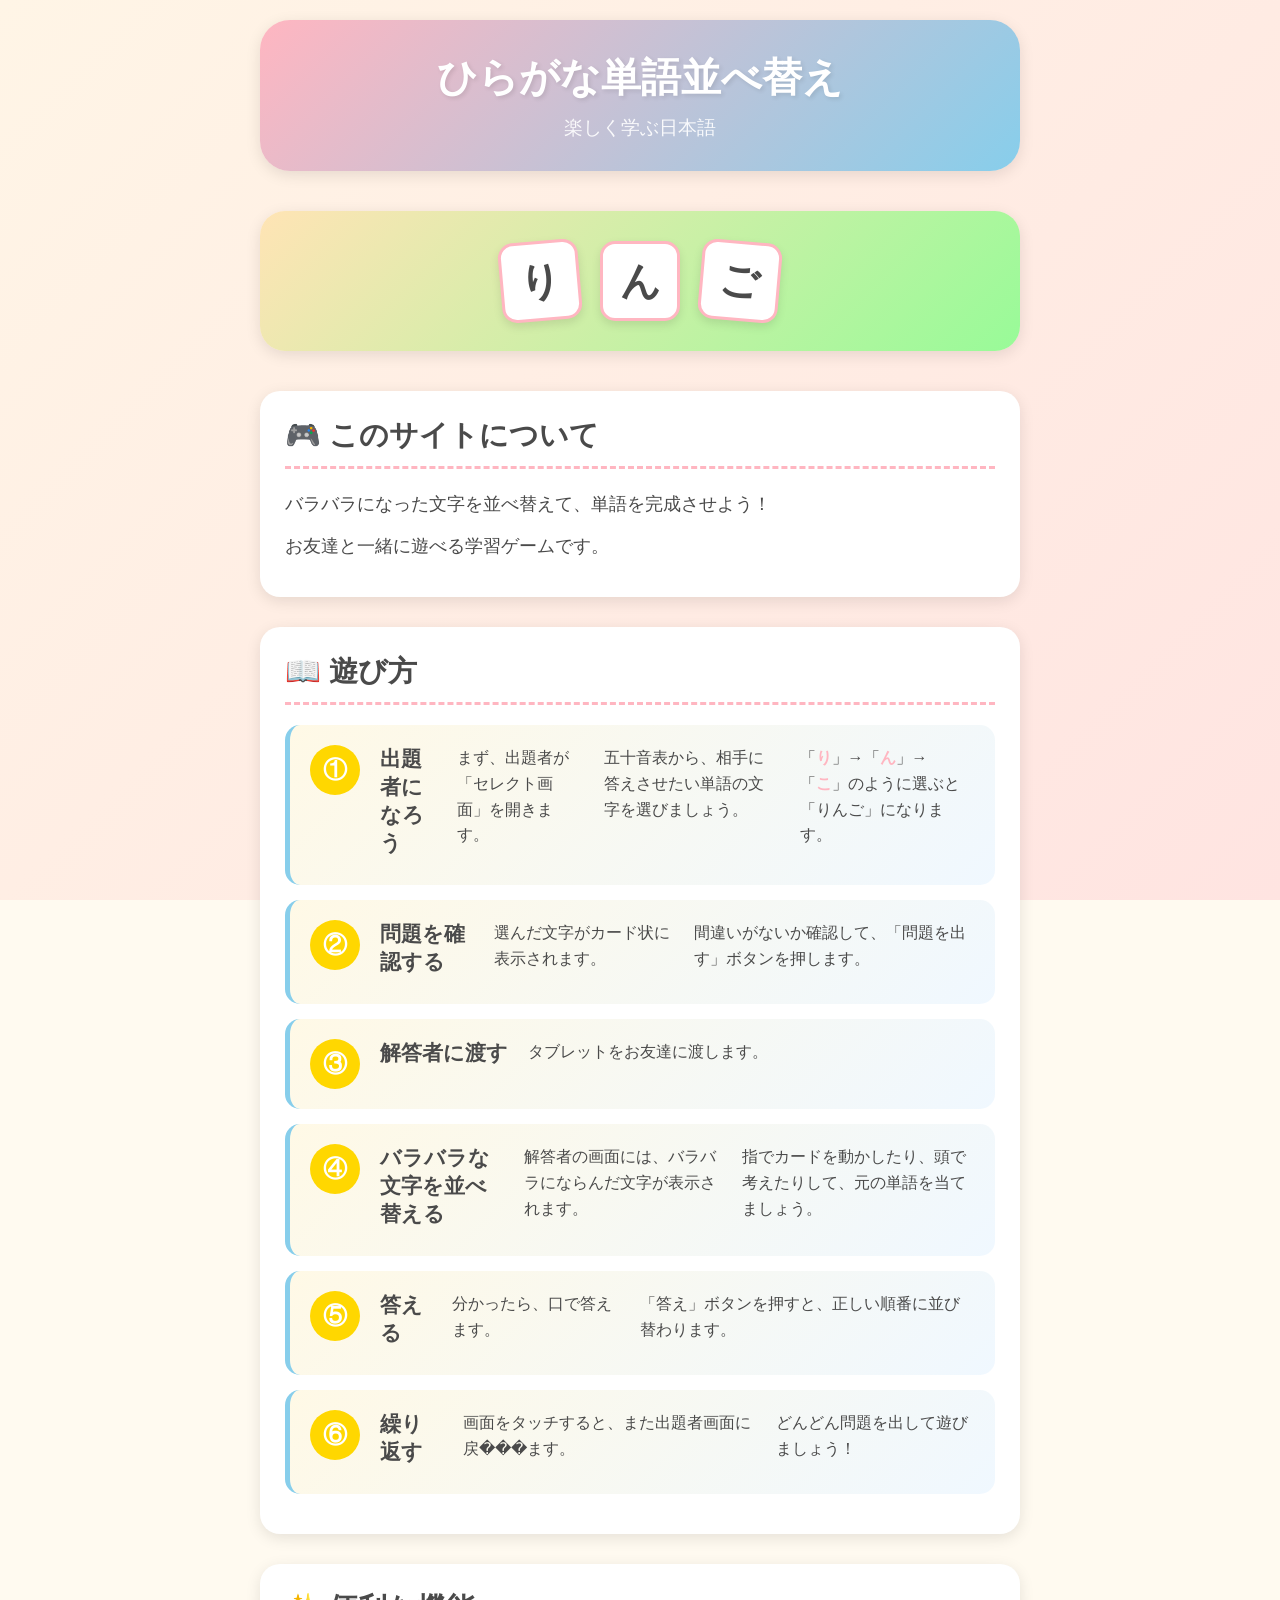
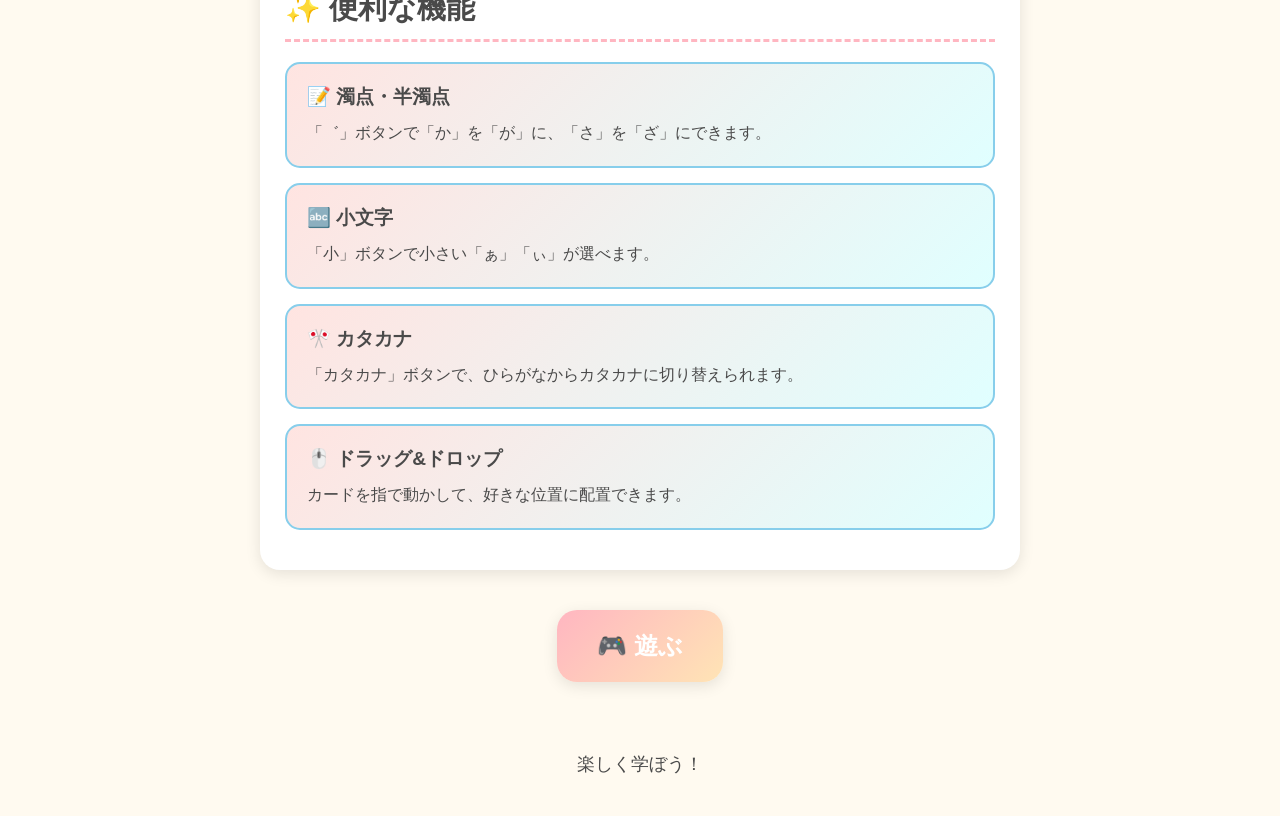
==== index.html @ 3c019d5e "Rename inde.html to index.html" ====
<!DOCTYPE html>
<html lang="ja">
<head>
    <meta charset="UTF-8">
    <meta name="viewport" content="width=device-width, initial-scale=1.0">
    <title>ひらがな単語並べ替え - 学習サイト</title>
    <link rel="stylesheet" href="styles.css">
</head>
<body class="top-page">
    <div class="container">
        <header class="header">
            <h1 class="title">ひらがな単語並べ替え</h1>
            <p class="subtitle">楽しく学ぶ日本語</p>
        </header>

        <main class="main-content">
            <!-- イメージイラスト代わり -->
            <div class="hero-section">
                <div class="character-cards-demo">
                    <div class="demo-card">り</div>
                    <div class="demo-card">ん</div>
                    <div class="demo-card">ご</div>
                </div>
            </div>

            <!-- 使い方説明 -->
            <section class="instructions">
                <h2>🎮 このサイトについて</h2>
                <p>バラバラになった文字を並べ替えて、単語を完成させよう！</p>
                <p>お友達と一緒に遊べる学習ゲームです。</p>
            </section>

            <!-- 遊び方ガイド -->
            <section class="how-to">
                <h2>📖 遊び方</h2>
                
                <div class="guide-step">
                    <div class="step-number">①</div>
                    <h3>出題者になろう</h3>
                    <p>まず、出題者が「セレクト画面」を開きます。</p>
                    <p>五十音表から、相手に答えさせたい単語の文字を選びましょう。</p>
                    <p>「<strong>り</strong>」→「<strong>ん</strong>」→「<strong>こ</strong>」のように選ぶと「りんご」になります。</p>
                </div>

                <div class="guide-step">
                    <div class="step-number">②</div>
                    <h3>問題を確認する</h3>
                    <p>選んだ文字がカード状に表示されます。</p>
                    <p>間違いがないか確認して、「問題を出す」ボタンを押します。</p>
                </div>

                <div class="guide-step">
                    <div class="step-number">③</div>
                    <h3>解答者に渡す</h3>
                    <p>タブレットをお友達に渡します。</p>
                </div>

                <div class="guide-step">
                    <div class="step-number">④</div>
                    <h3>バラバラな文字を並べ替える</h3>
                    <p>解答者の画面には、バラバラにならんだ文字が表示されます。</p>
                    <p>指でカードを動かしたり、頭で考えたりして、元の単語を当てましょう。</p>
                </div>

                <div class="guide-step">
                    <div class="step-number">⑤</div>
                    <h3>答える</h3>
                    <p>分かったら、口で答えます。</p>
                    <p>「答え」ボタンを押すと、正しい順番に並び替わります。</p>
                </div>

                <div class="guide-step">
                    <div class="step-number">⑥</div>
                    <h3>繰り返す</h3>
                    <p>画面をタッチすると、また出題者画面に戻���ます。</p>
                    <p>どんどん問題を出して遊びましょう！</p>
                </div>
            </section>

            <!-- 機能説明 -->
            <section class="features">
                <h2>✨ 便利な機能</h2>
                
                <div class="feature-item">
                    <h3>📝 濁点・半濁点</h3>
                    <p>「゛」ボタンで「か」を「が」に、「さ」を「ざ」にできます。</p>
                </div>

                <div class="feature-item">
                    <h3>🔤 小文字</h3>
                    <p>「小」ボタンで小さい「ぁ」「ぃ」が選べます。</p>
                </div>

                <div class="feature-item">
                    <h3>🎌 カタカナ</h3>
                    <p>「カタカナ」ボタンで、ひらがなからカタカナに切り替えられます。</p>
                </div>

                <div class="feature-item">
                    <h3>🖱️ ドラッグ&ドロップ</h3>
                    <p>カードを指で動かして、好きな位置に配置できます。</p>
                </div>
            </section>

            <!-- 始めるボタン -->
            <section class="start-section">
                <button class="btn-large btn-primary" onclick="location.href='select.html'">
                    🎮 遊ぶ
                </button>
            </section>
        </main>

        <footer class="footer">
            <p>楽しく学ぼう！</p>
        </footer>
    </div>
</body>
</html>
---- styles.css ----
/* ========================================
   グローバルスタイル
   ======================================== */

* {
    margin: 0;
    padding: 0;
    box-sizing: border-box;
}

:root {
    /* 温かみのあるカラーパレット */
    --primary-color: #FFB6C1;      /* やさしいピンク */
    --secondary-color: #FFE4B5;    /* もこもこオレンジ */
    --accent-color: #87CEEB;       /* さわやかブルー */
    --success-color: #98FB98;      /* やさしい緑 */
    --warning-color: #FFD700;      /* きらきら黄色 */
    --text-color: #4A4A4A;         /* 優しい黒 */
    --bg-color: #FFFAF0;           /* あたたかい白 */
    --shadow: 0 4px 15px rgba(0, 0, 0, 0.1);
}

html, body {
    width: 100%;
    height: 100%;
    font-family: 'Segoe UI', 'Meiryo', 'Hiragino Sans', sans-serif;
    background-color: var(--bg-color);
    color: var(--text-color);
}

body {
    overflow-x: hidden;
}

/* ========================================
   トップページ
   ======================================== */

.top-page {
    background: linear-gradient(135deg, #FFF5E6 0%, #FFE4E1 100%);
}

.container {
    max-width: 800px;
    margin: 0 auto;
    padding: 20px;
}

.header {
    text-align: center;
    margin-bottom: 40px;
    padding: 30px 20px;
    background: linear-gradient(135deg, var(--primary-color) 0%, var(--accent-color) 100%);
    border-radius: 30px;
    box-shadow: var(--shadow);
}

.title {
    font-size: 2.5em;
    font-weight: bold;
    color: white;
    margin-bottom: 10px;
    text-shadow: 2px 2px 4px rgba(0, 0, 0, 0.1);
}

.subtitle {
    font-size: 1.2em;
    color: rgba(255, 255, 255, 0.9);
}

/* ========================================
   ヒーローセクション
   ======================================== */

.hero-section {
    text-align: center;
    margin: 40px 0;
    padding: 30px;
    background: linear-gradient(135deg, var(--secondary-color) 0%, var(--success-color) 100%);
    border-radius: 25px;
    box-shadow: var(--shadow);
}

.character-cards-demo {
    display: flex;
    justify-content: center;
    gap: 20px;
    flex-wrap: wrap;
}

.demo-card {
    width: 80px;
    height: 80px;
    background: white;
    border: 3px solid var(--primary-color);
    border-radius: 15px;
    display: flex;
    align-items: center;
    justify-content: center;
    font-size: 2.5em;
    font-weight: bold;
    color: var(--text-color);
    box-shadow: 0 4px 10px rgba(0, 0, 0, 0.1);
    transform: rotate(-5deg);
    animation: float 3s ease-in-out infinite;
}

.demo-card:nth-child(2) {
    animation-delay: 0.3s;
    transform: rotate(0deg);
}

.demo-card:nth-child(3) {
    animation-delay: 0.6s;
    transform: rotate(5deg);
}

@keyframes float {
    0%, 100% { transform: translateY(0px); }
    50% { transform: translateY(-10px); }
}

/* ========================================
   セクション共通
   ======================================== */

section {
    margin-bottom: 30px;
}

section h2 {
    font-size: 1.8em;
    margin-bottom: 20px;
    padding-bottom: 10px;
    border-bottom: 3px dashed var(--primary-color);
    color: var(--text-color);
}

.instructions, .how-to, .features {
    background: white;
    padding: 25px;
    border-radius: 20px;
    box-shadow: var(--shadow);
}

.instructions p {
    font-size: 1.1em;
    line-height: 1.8;
    margin-bottom: 10px;
    color: var(--text-color);
}

/* ========================================
   遊び方ガイド
   ======================================== */

.guide-step {
    background: linear-gradient(135deg, #FFF9E6 0%, #F0F8FF 100%);
    padding: 20px;
    margin-bottom: 15px;
    border-radius: 15px;
    border-left: 5px solid var(--accent-color);
    display: flex;
    gap: 20px;
}

.step-number {
    width: 50px;
    height: 50px;
    background: var(--warning-color);
    border-radius: 50%;
    display: flex;
    align-items: center;
    justify-content: center;
    font-size: 1.5em;
    font-weight: bold;
    color: white;
    flex-shrink: 0;
}

.guide-step h3 {
    font-size: 1.3em;
    margin-bottom: 8px;
    color: var(--text-color);
}

.guide-step p {
    font-size: 1em;
    line-height: 1.6;
    color: var(--text-color);
    margin-bottom: 5px;
}

.guide-step p strong {
    color: var(--primary-color);
    font-weight: bold;
}

/* ========================================
   機能説明
   ======================================== */

.feature-item {
    background: linear-gradient(135deg, #FFE4E1 0%, #E0FFFF 100%);
    padding: 20px;
    margin-bottom: 15px;
    border-radius: 15px;
    border: 2px solid var(--accent-color);
}

.feature-item h3 {
    font-size: 1.2em;
    margin-bottom: 10px;
    color: var(--text-color);
}

.feature-item p {
    font-size: 1em;
    line-height: 1.6;
    color: var(--text-color);
}

/* ========================================
   ボタン
   ======================================== */

.btn-large {
    padding: 20px 40px;
    font-size: 1.5em;
    font-weight: bold;
    border: none;
    border-radius: 20px;
    cursor: pointer;
    transition: all 0.3s ease;
    box-shadow: var(--shadow);
    text-decoration: none;
    display: inline-block;
}

.btn-large:hover {
    transform: translateY(-3px);
    box-shadow: 0 6px 20px rgba(0, 0, 0, 0.15);
}

.btn-large:active {
    transform: translateY(-1px);
}

.btn-primary {
    background: linear-gradient(135deg, var(--primary-color) 0%, var(--secondary-color) 100%);
    color: white;
}

.btn-primary:hover {
    background: linear-gradient(135deg, #FF9BB5 0%, #FFD699 100%);
}

.start-section {
    text-align: center;
    margin: 40px 0;
}

/* ========================================
   フッター
   ======================================== */

.footer {
    text-align: center;
    padding: 20px;
    color: var(--text-color);
    font-size: 1.1em;
    margin-top: 50px;
}

/* ========================================
   レスポンシブ
   ======================================== */

@media (max-width: 768px) {
    .title {
        font-size: 2em;
    }

    .subtitle {
        font-size: 1em;
    }

    section h2 {
        font-size: 1.5em;
    }

    .guide-step {
        flex-direction: column;
        align-items: flex-start;
    }

    .step-number {
        width: 40px;
        height: 40px;
        font-size: 1.2em;
    }

    .btn-large {
        padding: 15px 30px;
        font-size: 1.2em;
    }
}

/* ========================================
   選択画面（セレクト画面）
   ======================================== */

.select-page {
    background: linear-gradient(135deg, #FFF5E6 0%, #FFE4E1 100%);
}

.select-container {
    max-width: 1000px;
    margin: 0 auto;
    padding: 20px;
}

.select-header {
    text-align: center;
    margin-bottom: 30px;
    padding: 20px;
    background: linear-gradient(135deg, var(--primary-color) 0%, var(--accent*
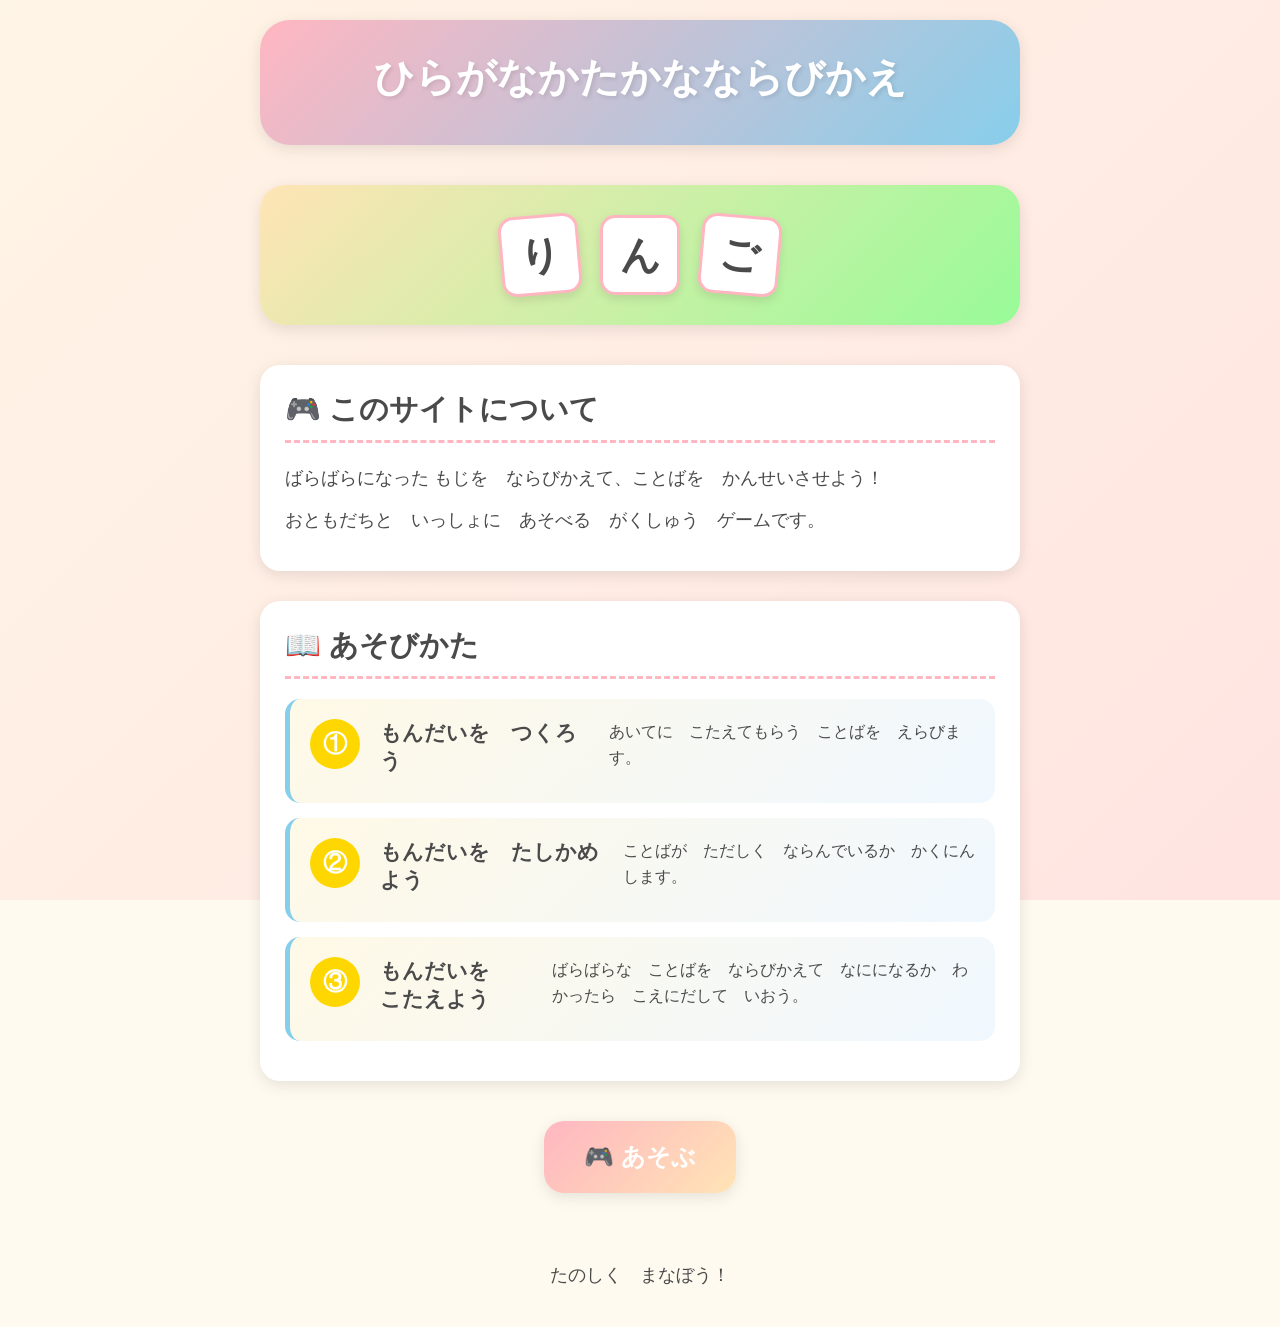
==== commit a822cb29: "Update Japanese text for consistency and clarity" ====
--- a/index.html
+++ b/index.html
@@ -3,14 +3,13 @@
 <head>
     <meta charset="UTF-8">
     <meta name="viewport" content="width=device-width, initial-scale=1.0">
-    <title>ひらがな単語並べ替え - 学習サイト</title>
+    <title>ひらがなかたかなならびかえ - がくしゅうサイト</title>
     <link rel="stylesheet" href="styles.css">
 </head>
 <body class="top-page">
     <div class="container">
         <header class="header">
-            <h1 class="title">ひらがな単語並べ替え</h1>
-            <p class="subtitle">楽しく学ぶ日本語</p>
+            <h1 class="title">ひらがなかたかなならびかえ</h1>
         </header>
 
         <main class="main-content">
@@ -26,92 +25,43 @@
             <!-- 使い方説明 -->
             <section class="instructions">
                 <h2>🎮 このサイトについて</h2>
-                <p>バラバラになった文字を並べ替えて、単語を完成させよう！</p>
-                <p>お友達と一緒に遊べる学習ゲームです。</p>
+                <p>ばらばらになった もじを　ならびかえて、ことばを　かんせいさせよう！</p>
+                <p>おともだちと　いっしょに　あそべる　がくしゅう　ゲームです。</p>
             </section>
 
             <!-- 遊び方ガイド -->
             <section class="how-to">
-                <h2>📖 遊び方</h2>
+                <h2>📖 あそびかた</h2>
                 
                 <div class="guide-step">
                     <div class="step-number">①</div>
-                    <h3>出題者になろう</h3>
-                    <p>まず、出題者が「セレクト画面」を開きます。</p>
-                    <p>五十音表から、相手に答えさせたい単語の文字を選びましょう。</p>
-                    <p>「<strong>り</strong>」→「<strong>ん</strong>」→「<strong>こ</strong>」のように選ぶと「りんご」になります。</p>
+                    <h3>もんだいを　つくろう</h3>
+                    <p>あいてに　こたえてもらう　ことばを　えらびます。</p>
                 </div>
 
                 <div class="guide-step">
                     <div class="step-number">②</div>
-                    <h3>問題を確認する</h3>
-                    <p>選んだ文字がカード状に表示されます。</p>
-                    <p>間違いがないか確認して、「問題を出す」ボタンを押します。</p>
+                    <h3>もんだいを　たしかめよう</h3>
+                    <p>ことばが　ただしく　ならんでいるか　かくにんします。</p>
                 </div>
 
                 <div class="guide-step">
                     <div class="step-number">③</div>
-                    <h3>解答者に渡す</h3>
-                    <p>タブレットをお友達に渡します。</p>
-                </div>
-
-                <div class="guide-step">
-                    <div class="step-number">④</div>
-                    <h3>バラバラな文字を並べ替える</h3>
-                    <p>解答者の画面には、バラバラにならんだ文字が表示されます。</p>
-                    <p>指でカードを動かしたり、頭で考えたりして、元の単語を当てましょう。</p>
-                </div>
-
-                <div class="guide-step">
-                    <div class="step-number">⑤</div>
-                    <h3>答える</h3>
-                    <p>分かったら、口で答えます。</p>
-                    <p>「答え」ボタンを押すと、正しい順番に並び替わります。</p>
-                </div>
-
-                <div class="guide-step">
-                    <div class="step-number">⑥</div>
-                    <h3>繰り返す</h3>
-                    <p>画面をタッチすると、また出題者画面に戻���ます。</p>
-                    <p>どんどん問題を出して遊びましょう！</p>
-                </div>
-            </section>
-
-            <!-- 機能説明 -->
-            <section class="features">
-                <h2>✨ 便利な機能</h2>
-                
-                <div class="feature-item">
-                    <h3>📝 濁点・半濁点</h3>
-                    <p>「゛」ボタンで「か」を「が」に、「さ」を「ざ」にできます。</p>
-                </div>
-
-                <div class="feature-item">
-                    <h3>🔤 小文字</h3>
-                    <p>「小」ボタンで小さい「ぁ」「ぃ」が選べます。</p>
-                </div>
-
-                <div class="feature-item">
-                    <h3>🎌 カタカナ</h3>
-                    <p>「カタカナ」ボタンで、ひらがなからカタカナに切り替えられます。</p>
-                </div>
-
-                <div class="feature-item">
-                    <h3>🖱️ ドラッグ&ドロップ</h3>
-                    <p>カードを指で動かして、好きな位置に配置できます。</p>
+                    <h3>もんだいを　こたえよう</h3>
+                    <p>ばらばらな　ことばを　ならびかえて　なにになるか　わかったら　こえにだして　いおう。</p>
                 </div>
             </section>
 
             <!-- 始めるボタン -->
             <section class="start-section">
                 <button class="btn-large btn-primary" onclick="location.href='select.html'">
-                    🎮 遊ぶ
+                    🎮 あそぶ
                 </button>
             </section>
         </main>
 
         <footer class="footer">
-            <p>楽しく学ぼう！</p>
+            <p>たのしく　まなぼう！</p>
         </footer>
     </div>
 </body>
--- a/styles.css
+++ b/styles.css
@@ -312,16 +312,543 @@
 
 .select-page {
     background: linear-gradient(135deg, #FFF5E6 0%, #FFE4E1 100%);
+    min-height: 100vh;
 }
 
 .select-container {
+    max-width: 1200px;
+    margin: 0 auto;
+    padding: 20px;
+}
+
+.select-header {
+    text-align: center;
+    margin-bottom: 30px;
+    padding: 25px;
+    background: linear-gradient(135deg, var(--primary-color) 0%, var(--accent-color) 100%);
+    border-radius: 25px;
+    box-shadow: var(--shadow);
+}
+
+.select-header h1 {
+    font-size: 2.2em;
+    color: white;
+    margin-bottom: 8px;
+    font-weight: bold;
+}
+
+.select-header p {
+    font-size: 1.1em;
+    color: rgba(255, 255, 255, 0.95);
+}
+
+.select-content {
+    display: flex;
+    flex-direction: column;
+    gap: 30px;
+}
+
+/* ========================================
+   五十音表セクション
+   ======================================== */
+
+.kana-section {
+    background: white;
+    padding: 30px;
+    border-radius: 25px;
+    box-shadow: var(--shadow);
+}
+
+.kana-display {
+    display: flex;
+    gap: 15px;
+    justify-content: center;
+    flex-wrap: wrap;
+    margin-bottom: 30px;
+}
+
+.kana-column {
+    display: flex;
+    flex-direction: column;
+    gap: 12px;
+}
+
+.kana-column.modifiers {
+    justify-content: flex-end;
+    gap: 8px;
+}
+
+/* ========================================
+   五十音カード
+   ======================================== */
+
+.kana-card {
+    width: 70px;
+    height: 70px;
+    background: linear-gradient(135deg, var(--secondary-color) 0%, #FFD699 100%);
+    border: 3px solid #FF9800;
+    border-radius: 12px;
+    font-size: 1.8em;
+    font-weight: bold;
+    color: var(--text-color);
+    cursor: pointer;
+    transition: all 0.2s ease;
+    box-shadow: 0 4px 10px rgba(0, 0, 0, 0.1);
+    display: flex;
+    align-items: center;
+    justify-content: center;
+}
+
+.kana-card:hover {
+    transform: translateY(-3px);
+    box-shadow: 0 6px 15px rgba(0, 0, 0, 0.15);
+}
+
+.kana-card:active {
+    transform: translateY(-1px);
+}
+
+.kana-spacer {
+    width: 70px;
+    height: 70px;
+}
+
+/* ========================================
+   修飾ボタン
+   ======================================== */
+
+.modifier-btn {
+    width: 70px;
+    height: 70px;
+    background: linear-gradient(135deg, var(--accent-color) 0%, #87CEFA 100%);
+    border: 3px solid #4ECDC4;
+    border-radius: 12px;
+    font-size: 1.4em;
+    font-weight: bold;
+    color: white;
+    cursor: pointer;
+    transition: all 0.2s ease;
+    box-shadow: 0 4px 10px rgba(0, 0, 0, 0.1);
+    display: flex;
+    align-items: center;
+    justify-content: center;
+}
+
+.modifier-btn:hover {
+    transform: translateY(-3px);
+    box-shadow: 0 6px 15px rgba(0, 0, 0, 0.15);
+}
+
+.modifier-btn:active {
+    transform: translateY(-1px);
+}
+
+.modifier-btn.active {
+    background: linear-gradient(135deg, var(--primary-color) 0%, #FF69B4 100%);
+    border-color: #FF1493;
+}
+
+/* ========================================
+   選択済み文字表示
+   ======================================== */
+
+.selected-word-section {
+    background: linear-gradient(135deg, var(--success-color) 0%, #90EE90 100%);
+    padding: 25px;
+    border-radius: 25px;
+    text-align: center;
+    box-shadow: var(--shadow);
+}
+
+.selected-word-section h3 {
+    font-size: 1.3em;
+    margin-bottom: 20px;
+    color: var(--text-color);
+    font-weight: bold;
+}
+
+.selected-cards-display {
+    display: flex;
+    justify-content: center;
+    gap: 15px;
+    flex-wrap: wrap;
+    min-height: 100px;
+    align-items: center;
+}
+
+.selected-word-card {
+    width: 80px;
+    height: 80px;
+    background: white;
+    border: 4px solid var(--primary-color);
+    border-radius: 15px;
+    display: flex;
+    align-items: center;
+    justify-content: center;
+    font-size: 2.2em;
+    font-weight: bold;
+    color: var(--text-color);
+    box-shadow: 0 4px 12px rgba(0, 0, 0, 0.12);
+    animation: popIn 0.3s ease;
+}
+
+@keyframes popIn {
+    from {
+        opacity: 0;
+        transform: scale(0.8);
+    }
+    to {
+        opacity: 1;
+        transform: scale(1);
+    }
+}
+
+/* ========================================
+   操作ボタン
+   ======================================== */
+
+.button-controls {
+    display: flex;
+    gap: 15px;
+    justify-content: center;
+    flex-wrap: wrap;
+    padding: 20px;
+}
+
+.control-btn {
+    padding: 16px 30px;
+    font-size: 1.1em;
+    font-weight: bold;
+    border: none;
+    border-radius: 16px;
+    cursor: pointer;
+    transition: all 0.3s ease;
+    box-shadow: var(--shadow);
+    color: white;
+}
+
+.btn-delete-one {
+    background: linear-gradient(135deg, #FFB347 0%, #FFA500 100%);
+}
+
+.btn-delete-one:hover {
+    transform: translateY(-3px);
+    box-shadow: 0 6px 18px rgba(255, 165, 0, 0.3);
+}
+
+.btn-delete-all {
+    background: linear-gradient(135deg, #FF6B9D 0%, #FF1493 100%);
+}
+
+.btn-delete-all:hover {
+    transform: translateY(-3px);
+    box-shadow: 0 6px 18px rgba(255, 105, 180, 0.3);
+}
+
+.submit-btn {
+    background: linear-gradient(135deg, var(--success-color) 0%, #66BB6A 100%);
+    padding: 16px 40px;
+    font-size: 1.2em;
+}
+
+.submit-btn:hover {
+    transform: translateY(-3px);
+    box-shadow: 0 6px 18px rgba(152, 251, 152, 0.3);
+}
+
+.submit-btn:disabled {
+    background: #CCCCCC;
+    cursor: not-allowed;
+    transform: none;
+    box-shadow: var(--shadow);
+}
+
+/* ========================================
+   戻るリンク
+   ======================================== */
+
+.back-link-section {
+    text-align: center;
+    padding: 20px 0;
+}
+
+.back-link {
+    font-size: 1.1em;
+    color: var(--primary-color);
+    text-decoration: none;
+    font-weight: bold;
+    transition: all 0.3s ease;
+}
+
+.back-link:hover {
+    color: var(--accent-color);
+    transform: translateX(-5px);
+}
+
+/* ========================================
+   プレイページ（解答画面）
+   ======================================== */
+
+.play-page {
+    background: linear-gradient(135deg, #FFF5E6 0%, #FFE4E1 100%);
+    min-height: 100vh;
+    display: flex;
+    flex-direction: column;
+}
+
+.play-container {
     max-width: 1000px;
     margin: 0 auto;
     padding: 20px;
-}
-
-.select-header {
+    flex: 1;
+    display: flex;
+    flex-direction: column;
+}
+
+.play-header {
     text-align: center;
-    margin-bottom: 30px;
+    margin-bottom: 20px;
     padding: 20px;
-    background: linear-gradient(135deg, var(--primary-color) 0%, var(--accent*
+    background: linear-gradient(135deg, var(--primary-color) 0%, var(--accent-color) 100%);
+    border-radius: 20px;
+    box-shadow: var(--shadow);
+}
+
+.play-header h1 {
+    font-size: 2em;
+    color: white;
+    margin-bottom: 10px;
+}
+
+.play-instruction {
+    font-size: 1.2em;
+    color: rgba(255, 255, 255, 0.9);
+}
+
+/* ========================================
+   カード配置エリア
+   ======================================== */
+
+.cards-container {
+    background: white;
+    padding: 40px;
+    border-radius: 20px;
+    box-shadow: var(--shadow);
+    flex: 1;
+    position: relative;
+    min-height: 400px;
+    margin-bottom: 20px;
+}
+
+.card {
+    width: 80px;
+    height: 80px;
+    background: linear-gradient(135deg, var(--secondary-color) 0%, #FFE0B2 100%);
+    border: 3px solid #FF9800;
+    border-radius: 15px;
+    display: flex;
+    align-items: center;
+    justify-content: center;
+    font-size: 2em;
+    font-weight: bold;
+    color: var(--text-color);
+    cursor: grab;
+    box-shadow: 0 4px 12px rgba(0, 0, 0, 0.1);
+    position: absolute;
+    touch-action: none;
+    user-select: none;
+}
+
+.card:hover {
+    box-shadow: 0 6px 16px rgba(0, 0, 0, 0.15);
+}
+
+.card:active {
+    cursor: grabbing;
+}
+
+/* ========================================
+   プレイボタン
+   ======================================== */
+
+.play-buttons {
+    display: flex;
+    gap: 15px;
+    justify-content: center;
+    flex-wrap: wrap;
+}
+
+.btn-answer {
+    padding: 15px 40px;
+    font-size: 1.2em;
+    font-weight: bold;
+    background: linear-gradient(135deg, var(--success-color) 0%, #66BB6A 100%);
+    color: white;
+    border: none;
+    border-radius: 15px;
+    cursor: pointer;
+    transition: all 0.3s ease;
+    box-shadow: var(--shadow);
+}
+
+.btn-answer:hover {
+    transform: translateY(-2px);
+    box-shadow: 0 6px 20px rgba(0, 0, 0, 0.15);
+}
+
+.btn-back {
+    padding: 15px 40px;
+    font-size: 1.2em;
+    font-weight: bold;
+    background: linear-gradient(135deg, var(--accent-color) 0%, #87CEFA 100%);
+    color: white;
+    border: none;
+    border-radius: 15px;
+    cursor: pointer;
+    transition: all 0.3s ease;
+    box-shadow: var(--shadow);
+}
+
+.btn-back:hover {
+    transform: translateY(-2px);
+    box-shadow: 0 6px 20px rgba(0, 0, 0, 0.15);
+}
+
+/* ========================================
+   答え表示モーダル
+   ======================================== */
+
+.modal {
+    display: none;
+    position: fixed;
+    top: 0;
+    left: 0;
+    width: 100%;
+    height: 100%;
+    background: rgba(0, 0, 0, 0.5);
+    z-index: 1000;
+    align-items: center;
+    justify-content: center;
+}
+
+.modal.active {
+    display: flex;
+}
+
+.modal-content {
+    background: white;
+    padding: 40px;
+    border-radius: 25px;
+    text-align: center;
+    box-shadow: 0 10px 40px rgba(0, 0, 0, 0.3);
+    max-width: 500px;
+    animation: slideUp 0.3s ease;
+}
+
+@keyframes slideUp {
+    from {
+        opacity: 0;
+        transform: translateY(30px);
+    }
+    to {
+        opacity: 1;
+        transform: translateY(0);
+    }
+}
+
+.modal-content h2 {
+    font-size: 1.5em;
+    margin-bottom: 20px;
+    color: var(--text-color);
+}
+
+.answer-display {
+    font-size: 3em;
+    font-weight: bold;
+    color: var(--success-color);
+    margin: 30px 0;
+    letter-spacing: 10px;
+}
+
+.modal-text {
+    font-size: 1.1em;
+    color: var(--text-color);
+    margin-bottom: 20px;
+    line-height: 1.6;
+}
+
+.continue-hint {
+    font-size: 0.9em;
+    color: #888;
+    margin-top: 20px;
+    font-style: italic;
+}
+
+/* ========================================
+   タブレット対応
+   ======================================== */
+
+@media (max-width: 1024px) {
+    .kana-display {
+        gap: 10px;
+    }
+
+    .kana-card,
+    .modifier-btn {
+        width: 60px;
+        height: 60px;
+        font-size: 1.4em;
+    }
+}
+
+@media (max-width: 600px) {
+    .select-container, .play-container {
+        padding: 10px;
+    }
+
+    .select-header h1 {
+        font-size: 1.6em;
+    }
+
+    .select-header p {
+        font-size: 0.95em;
+    }
+
+    .kana-card,
+    .modifier-btn {
+        width: 55px;
+        height: 55px;
+        font-size: 1.3em;
+        border-radius: 10px;
+    }
+
+    .selected-word-card {
+        width: 70px;
+        height: 70px;
+        font-size: 1.8em;
+        border-radius: 12px;
+    }
+
+    .button-controls {
+        flex-direction: column;
+    }
+
+    .control-btn {
+        width: 100%;
+    }
+
+    .card {
+        width: 70px;
+        height: 70px;
+        font-size: 1.8em;
+    }
+
+    .modal-content {
+        padding: 30px 20px;
+        max-width: 90%;
+    }
+
+    .answer-display {
+        font-size: 2.5em;
+    }
+}
